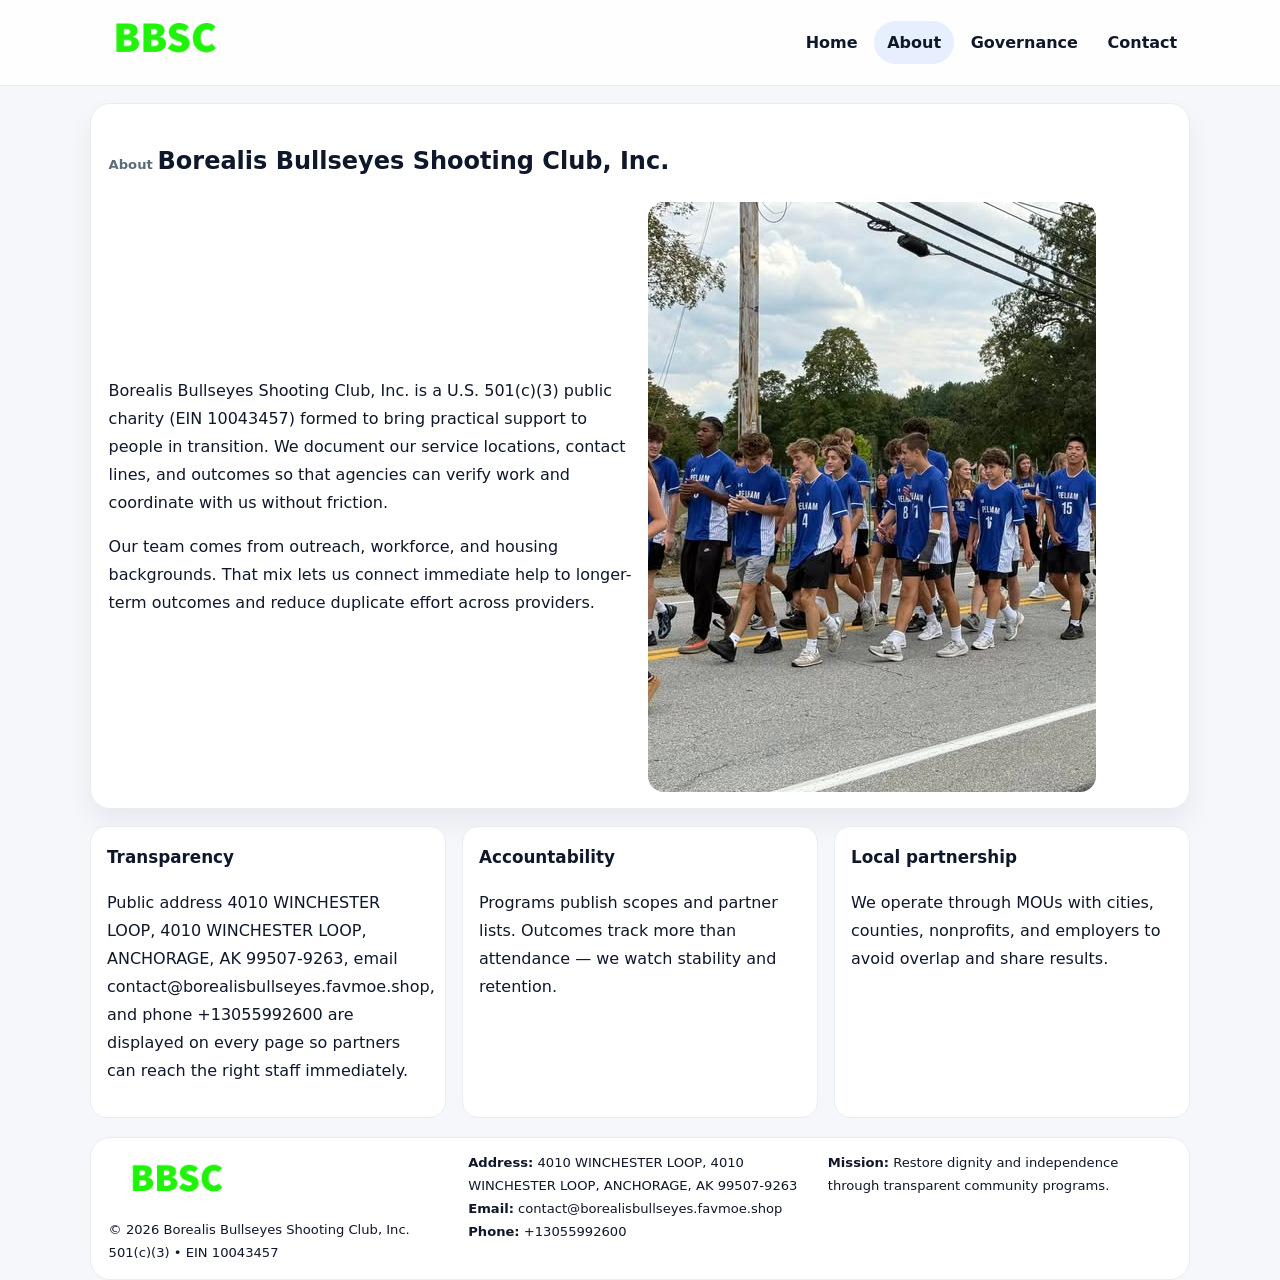
==== about.html @ 6654a115 "Initial commit" ====
<!doctype html><html lang="en"><head>
<meta charset="utf-8">
<meta name="viewport" content="width=device-width,initial-scale=1">
<title>Borealis Bullseyes Shooting Club, Inc. – Nonprofit • 2025</title>
<link rel="stylesheet" href="assets/styles.css">
<link rel="icon" href="images/logo.png">
  <meta name="description" content="We are a 501(c)(3) organization advancing community services, education, and direct relief through transparent programs, local partnerships, and measurable outcomes.">
</head><body>
<div style="position:absolute;left:-9999px;top:-9999px;opacity:0" data-uniq="{{UNIQUE_BLOB}}">
  <span>We are a 501(c)(3) organization advancing community services, education, and direct relief through transparent programs, local partnerships, and measurable outcomes.</span><svg width="12" height="12" viewBox="0 0 12 12" xmlns="http://www.w3.org/2000/svg"><circle cx="6" cy="6" r="5" fill="#047857"/></svg><img src="images/hero.jpg" width="1" height="1" alt="" loading="lazy"/>
</div>

<header class="header">
  <div class="c27520c46f4">
    <a href="index.html"><img src="images/logo.png" alt=""></a>
    <div class="links">
      <a href="index.html">Home</a>
      <a class="active" href="about.html">About</a>
      <a href="governance.html">Governance</a>
      <a href="contact.html">Contact</a>
    </div>
  </div>
</header>

<section class="section panel">
  <h1><span class="small" style="font-weight:600;color:var(--muted);margin-right:.3rem">About</span><span style="font-weight:800">Borealis Bullseyes Shooting Club, Inc.</span></h1>
  <div class="z">
    <div>
      <p>Borealis Bullseyes Shooting Club, Inc. is a U.S. 501(c)(3) public charity (EIN 10043457) formed to bring practical support to people in transition. We document our service locations, contact lines, and outcomes so that agencies can verify work and coordinate with us without friction.</p>
      <p>Our team comes from outreach, workforce, and housing backgrounds. That mix lets us connect immediate help to longer-term outcomes and reduce duplicate effort across providers.</p>
    </div>
    <img class="img" src="images/about.jpg" alt="">
  </div>
</section>

<section class="section cards">
  <article class="c84edb11cbe"><h3>Transparency</h3><p>Public address 4010 WINCHESTER LOOP, 4010 WINCHESTER LOOP, ANCHORAGE, AK 99507-9263, email contact@borealisbullseyes.favmoe.shop, and phone +13055992600 are displayed on every page so partners can reach the right staff immediately.</p></article>
  <article class="c84edb11cbe"><h3>Accountability</h3><p>Programs publish scopes and partner lists. Outcomes track more than attendance — we watch stability and retention.</p></article>
  <article class="c84edb11cbe"><h3>Local partnership</h3><p>We operate through MOUs with cities, counties, nonprofits, and employers to avoid overlap and share results.</p></article>
</section>

<footer>
  <div class="footer">
    <div><img src="images/logo.png" style="width:135px;margin-bottom:.35rem" alt=""><div class="small">© <span id="y"></span> Borealis Bullseyes Shooting Club, Inc.</div><div class="small">501(c)(3) • EIN 10043457</div></div>
    <div><div class="small"><strong>Address:</strong> 4010 WINCHESTER LOOP, 4010 WINCHESTER LOOP, ANCHORAGE, AK 99507-9263</div><div class="small"><strong>Email:</strong> <a href="mailto:contact@borealisbullseyes.favmoe.shop">contact@borealisbullseyes.favmoe.shop</a></div><div class="small"><strong>Phone:</strong> <a href="tel:+13055992600">+13055992600</a></div></div>
    <div><div class="small"><strong>Mission:</strong> Restore dignity and independence through transparent community programs.</div></div>
  </div>
</footer>
<script>document.getElementById('y').textContent=new Date().getFullYear();</script>
</body></html>
---- assets/styles.css ----
:root{
  --ink:#0f172a;          /* chữ chính */
  --muted:#5b6b7b;        /* chữ phụ */
  --line:#e7edf3;         /* viền */
  --paper:#ffffff;
  --soft:#f6f9ff;
  --brand:#2563eb;        /* sẽ bị ghi đè bằng script ở index (theo EIN) */
  --brand-ink:#1e40af;
  --sh:0 14px 28px rgba(15,23,42,.06);
  --r:18px;
}
*{box-sizing:border-box}
html,body{height:100%}
body{
  margin:0;
  font-family:Inter,system-ui,-apple-system,BlinkMacSystemFont,"Segoe UI",Arial,sans-serif;
  color:var(--ink);
  background:#f5f7fb;
  line-height:1.75;
}

/* NAV – mảnh, nổi */
.header{
  position:sticky;top:0;z-index:30;background:rgba(255,255,255,.85);
  backdrop-filter:saturate(180%) blur(10px);border-bottom:1px solid var(--line);
}
.c27520c46f4{
  width:min(1100px,94%);margin:0 auto;display:flex;align-items:center;gap:1rem;
  padding:.55rem 0;
}
.c27520c46f4 img{width:150px;display:block}
.c27520c46f4 .links{margin-left:auto;display:flex;gap:.25rem}
.c27520c46f4 .links a{
  color:var(--ink);text-decoration:none;font-weight:600;padding:.45rem .8rem;border-radius:999px;
}
.c27520c46f4 .links a:hover,.c27520c46f4 .links a.active{background:rgba(37,99,235,.10)}

/* MASTHEAD (hero trung tâm) */
.mast{
  width:min(1100px,94%);margin:1rem auto 0;background:linear-gradient(145deg,var(--soft),#fff 60%);
  border:1px solid var(--line);border-radius:24px;box-shadow:var(--sh);
  display:grid;grid-template-columns:1.15fr .85fr;gap:1.2rem;padding:1.3rem 1.2rem;
}
.mast h1{font-size:clamp(1.9rem,3.2vw,2.7rem);margin:.2rem 0 .4rem}
.mast p{color:var(--muted)}
.c50e6dab0a2{display:inline-block;background:rgba(37,99,235,.12);color:var(--brand-ink);padding:.22rem .6rem;border-radius:999px;font-weight:700;font-size:.7rem}

/* SECTION chung */
.section{width:min(1100px,94%);margin:1.05rem auto 0}
.panel{background:#fff;border:1px solid var(--line);border-radius:20px;box-shadow:var(--sh);padding:1rem 1.1rem}
h2{font-size:1.28rem;margin:.2rem 0 .6rem}
h3{margin:.2rem 0 .35rem;font-size:1.05rem}

/* Z-LAYOUT (media–text xen kẽ) */
.z{
  display:grid;grid-template-columns:1fr 1fr;gap:1rem;align-items:center;
}
.z.rev{grid-template-columns:1fr 1fr}
.img{border-radius:16px;overflow:hidden}
img{max-width:100%;display:block}

/* CARDS */
.cards{display:grid;grid-template-columns:repeat(auto-fit,minmax(240px,1fr));gap:1rem}
.c84edb11cbe{background:#fff;border:1px solid var(--line);border-radius:16px;padding:.85rem 1rem 1rem}

/* Milestones / stats */
.timeline{list-style:none;margin:.2rem 0 0;padding:0}
.timeline li{position:relative;padding-left:1.2rem;margin:.35rem 0}
.timeline li::before{content:"";position:absolute;left:.2rem;top:.6rem;width:.42rem;height:.42rem;border-radius:999px;background:var(--brand)}
.stats{display:grid;grid-template-columns:repeat(auto-fit,minmax(170px,1fr));gap:.8rem;margin-top:.5rem}
.stat{background:var(--soft);border:1px dashed var(--line);border-radius:14px;padding:.6rem .8rem}
.stat b{font-size:1.2rem}

/* FORM */
button,input,textarea{font:inherit}
.c74044c7d77{display:grid;gap:12px;max-width:760px}
.row2{display:grid;grid-template-columns:1fr 1fr;gap:12px}
input,textarea{width:100%;padding:.85rem 1rem;border:1px solid var(--line);border-radius:14px;background:#fff}
textarea{resize:vertical}
button.btn{width:auto;justify-self:start;background:var(--brand);color:#fff;border:0;border-radius:14px;padding:.8rem 1.35rem;cursor:pointer}
button.btn:hover{background:var(--brand-ink)}

/* FOOTER đậm hơn, dễ đọc */
footer{width:min(1100px,94%);margin:1.2rem auto 1.1rem;background:#fff;border:1px solid var(--line);border-radius:20px;padding:.9rem 1.1rem}
.footer{display:grid;grid-template-columns:repeat(auto-fit,minmax(220px,1fr));gap:1rem}
.small{color:#0f172a;font-size:.82rem}
.small a{color:#0f172a;text-decoration:none}
.small a:hover{text-decoration:underline}

/* Responsive */
@media(max-width:960px){.mast{grid-template-columns:1fr}.z,.z.rev{grid-template-columns:1fr}}
@media(max-width:640px){.c27520c46f4{flex-wrap:wrap;justify-content:center}.row2{grid-template-columns:1fr}}
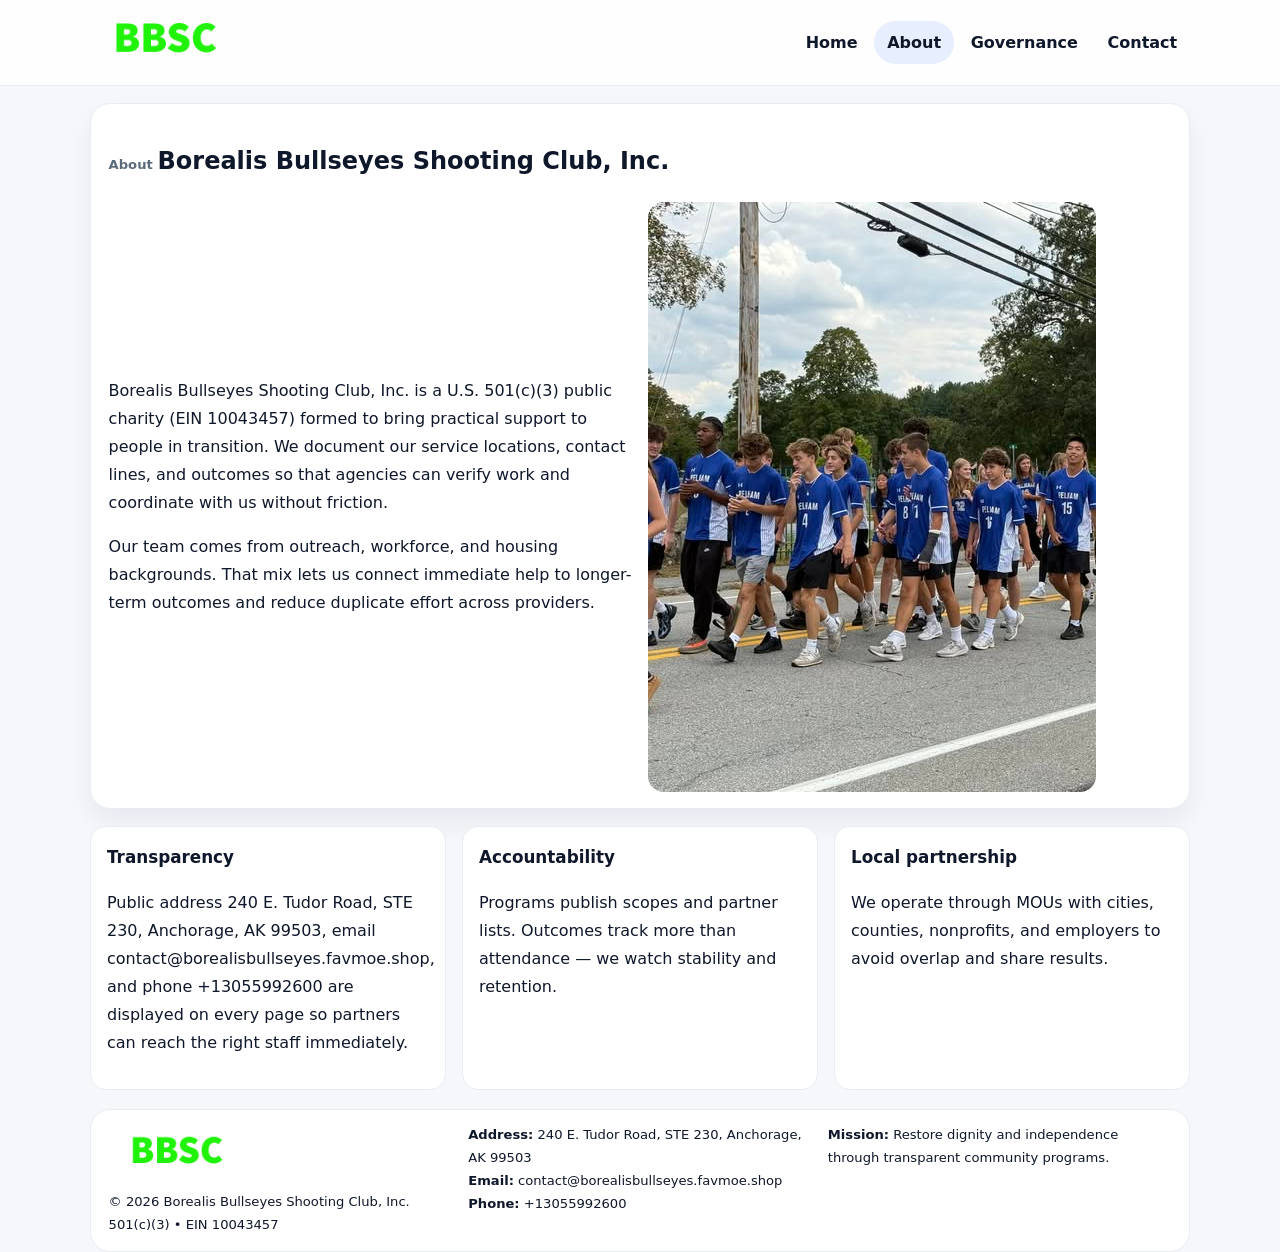
==== commit 8024cc4d: "Safe replace address only" ====
--- a/about.html
+++ b/about.html
@@ -34,7 +34,7 @@
 </section>
 
 <section class="section cards">
-  <article class="c84edb11cbe"><h3>Transparency</h3><p>Public address 4010 WINCHESTER LOOP, 4010 WINCHESTER LOOP, ANCHORAGE, AK 99507-9263, email contact@borealisbullseyes.favmoe.shop, and phone +13055992600 are displayed on every page so partners can reach the right staff immediately.</p></article>
+  <article class="c84edb11cbe"><h3>Transparency</h3><p>Public address 240 E. Tudor Road, STE 230, Anchorage, AK 99503, email contact@borealisbullseyes.favmoe.shop, and phone +13055992600 are displayed on every page so partners can reach the right staff immediately.</p></article>
   <article class="c84edb11cbe"><h3>Accountability</h3><p>Programs publish scopes and partner lists. Outcomes track more than attendance — we watch stability and retention.</p></article>
   <article class="c84edb11cbe"><h3>Local partnership</h3><p>We operate through MOUs with cities, counties, nonprofits, and employers to avoid overlap and share results.</p></article>
 </section>
@@ -42,7 +42,7 @@
 <footer>
   <div class="footer">
     <div><img src="images/logo.png" style="width:135px;margin-bottom:.35rem" alt=""><div class="small">© <span id="y"></span> Borealis Bullseyes Shooting Club, Inc.</div><div class="small">501(c)(3) • EIN 10043457</div></div>
-    <div><div class="small"><strong>Address:</strong> 4010 WINCHESTER LOOP, 4010 WINCHESTER LOOP, ANCHORAGE, AK 99507-9263</div><div class="small"><strong>Email:</strong> <a href="mailto:contact@borealisbullseyes.favmoe.shop">contact@borealisbullseyes.favmoe.shop</a></div><div class="small"><strong>Phone:</strong> <a href="tel:+13055992600">+13055992600</a></div></div>
+    <div><div class="small"><strong>Address:</strong> 240 E. Tudor Road, STE 230, Anchorage, AK 99503</div><div class="small"><strong>Email:</strong> <a href="mailto:contact@borealisbullseyes.favmoe.shop">contact@borealisbullseyes.favmoe.shop</a></div><div class="small"><strong>Phone:</strong> <a href="tel:+13055992600">+13055992600</a></div></div>
     <div><div class="small"><strong>Mission:</strong> Restore dignity and independence through transparent community programs.</div></div>
   </div>
 </footer>
